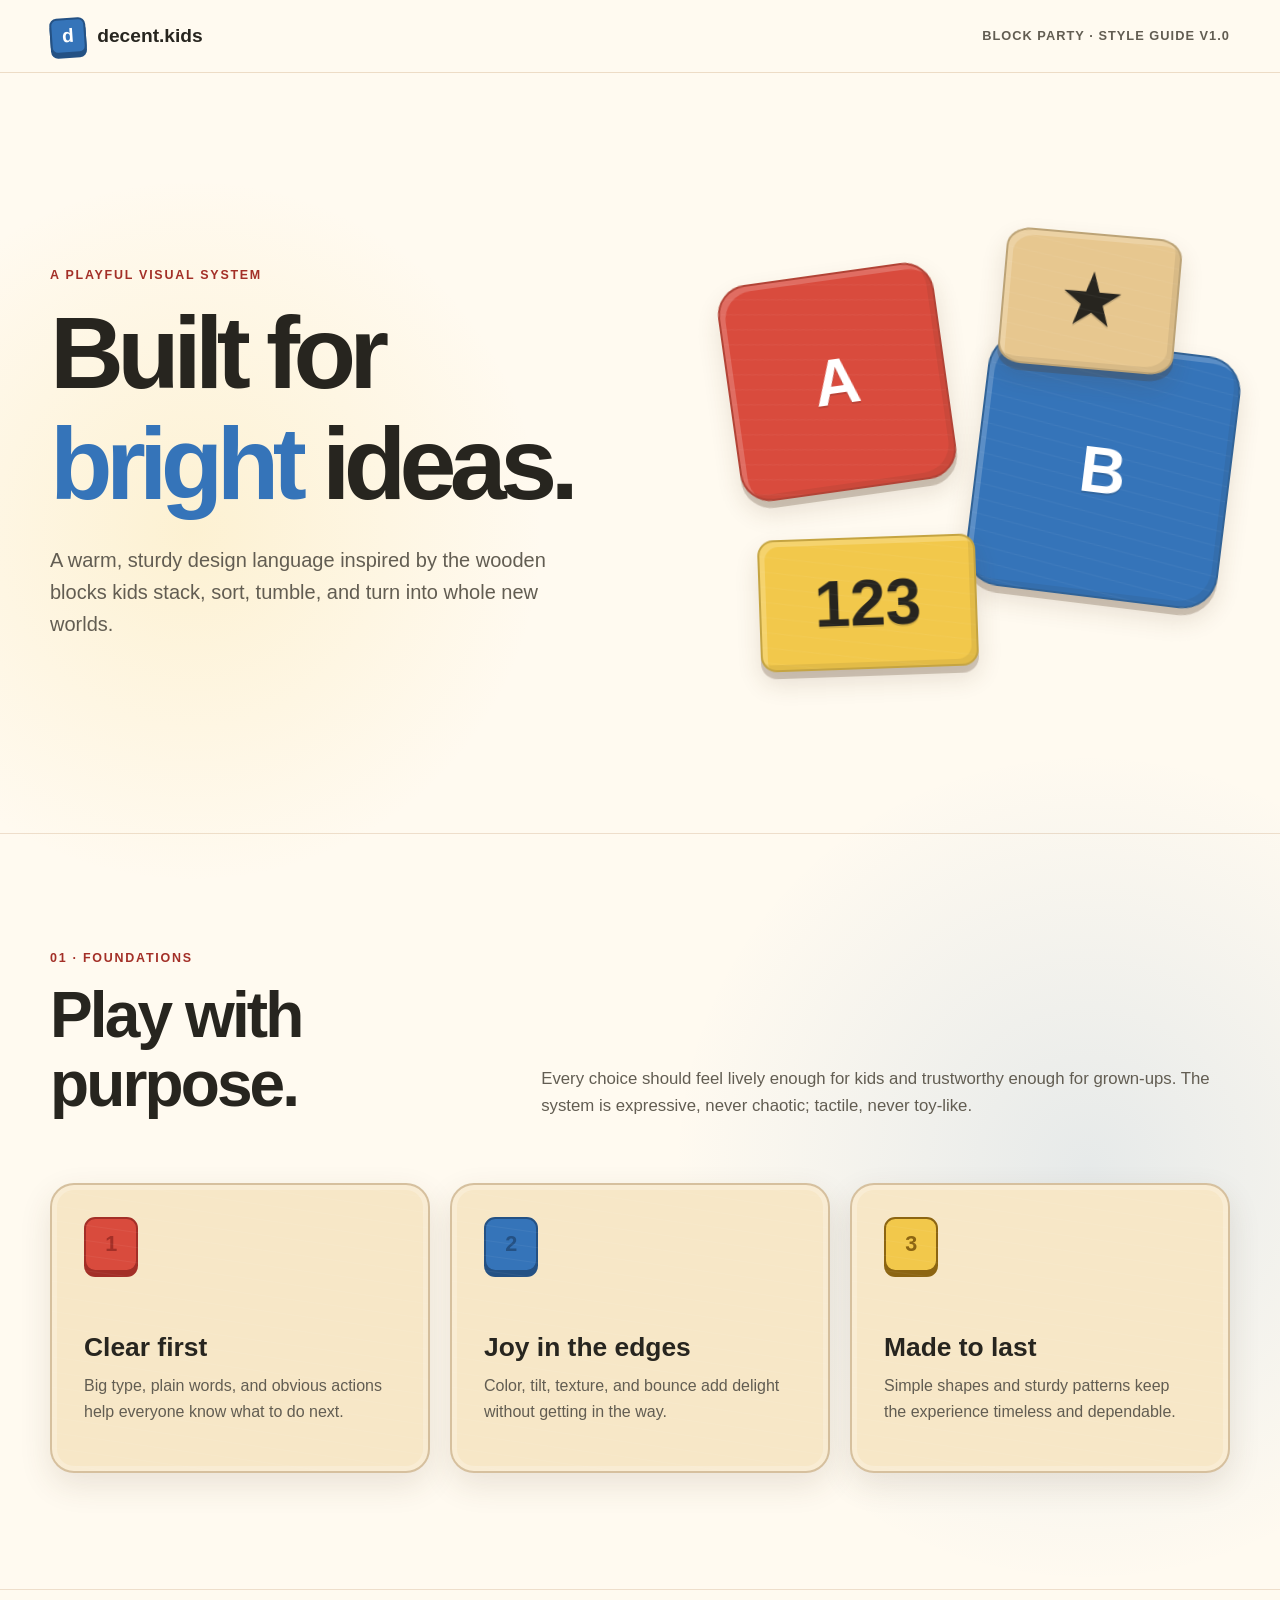
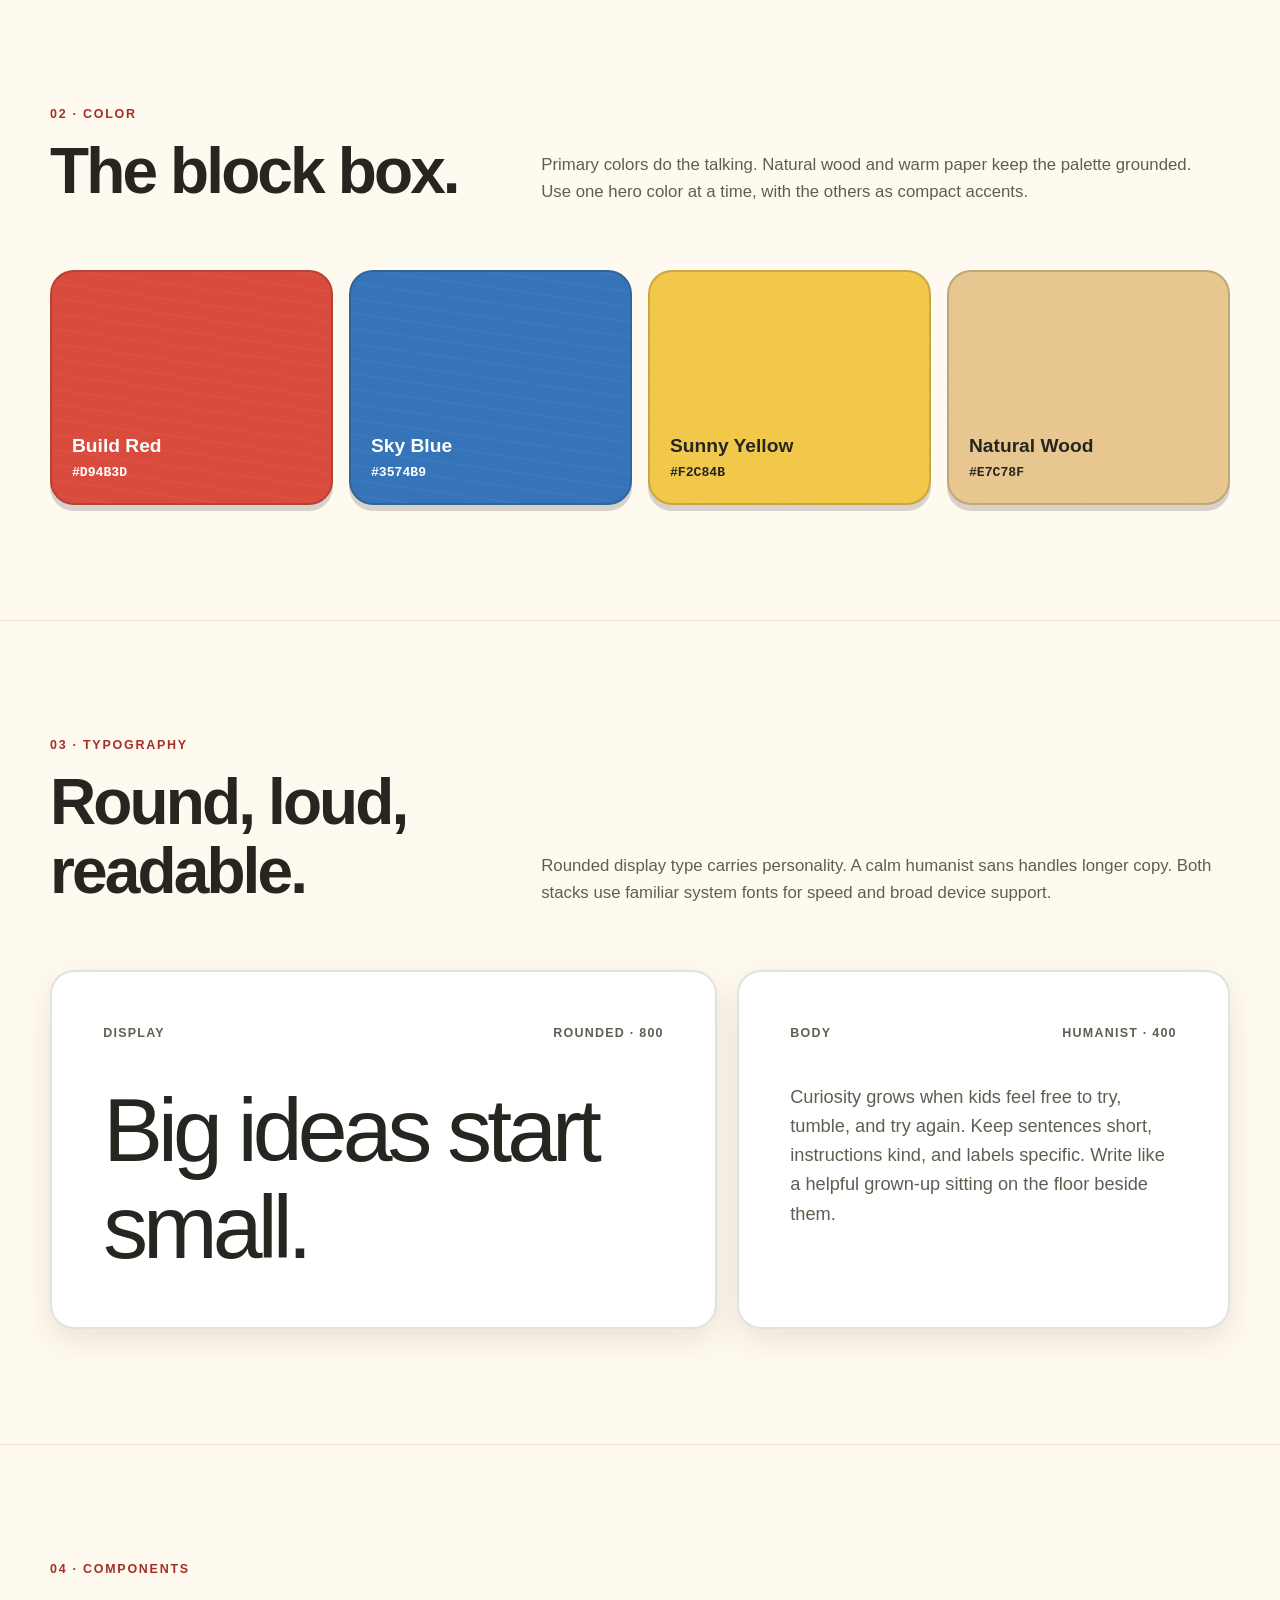
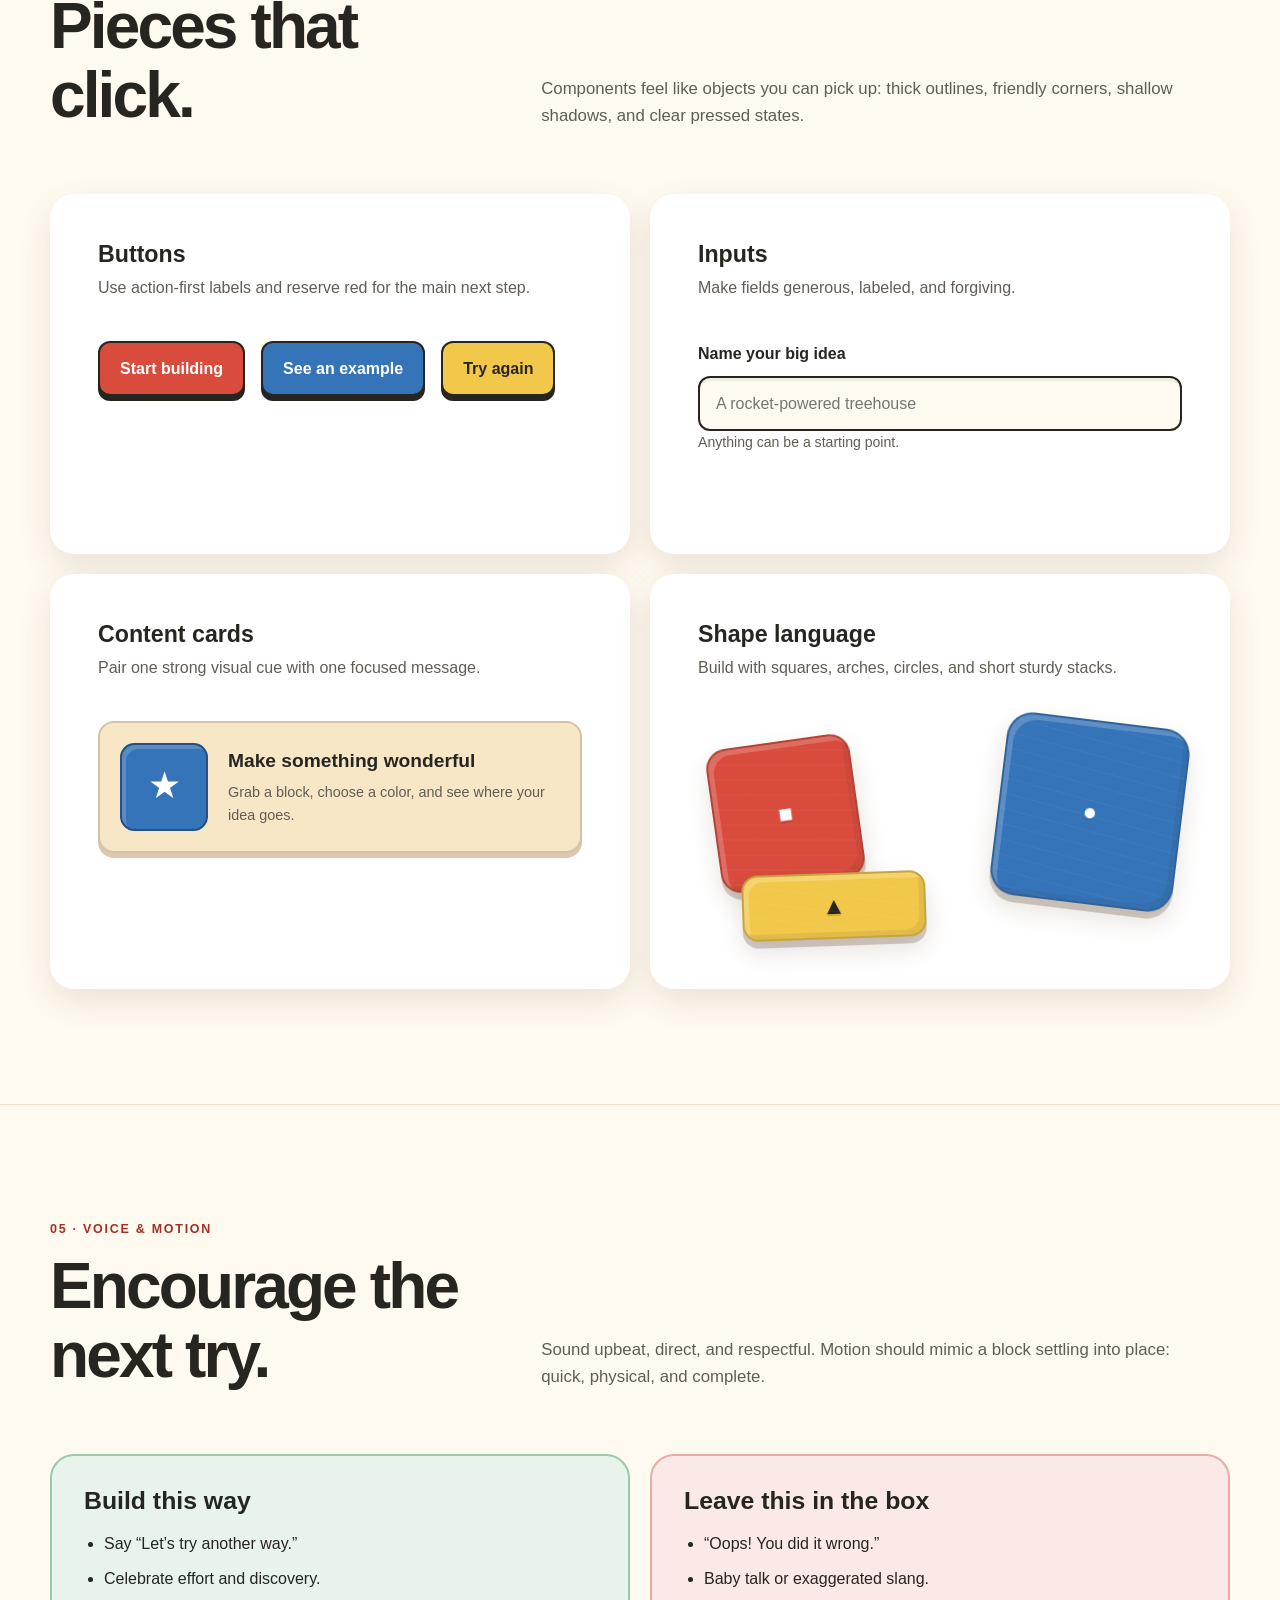
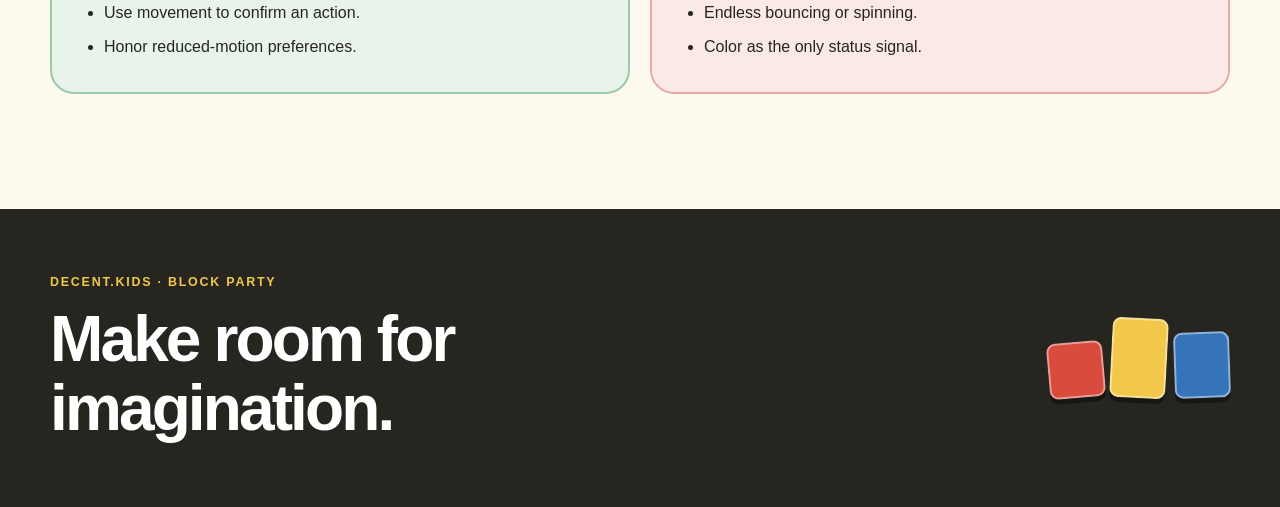
==== kids-style-guide/index.html @ 151fec7a "Add kids block style guide" ====
<!doctype html>
<html lang="en">
  <head>
    <meta charset="utf-8" />
    <meta name="viewport" content="width=device-width, initial-scale=1" />
    <meta
      name="description"
      content="A playful design system for decent.kids, inspired by primary-colored wooden blocks."
    />
    <meta name="theme-color" content="#f7edda" />
    <title>decent.kids — Block Party Style Guide</title>
    <style>
      :root {
        color-scheme: light;
        --ink: #27251f;
        --ink-soft: #625d52;
        --paper: #fffaf0;
        --wood: #e7c78f;
        --wood-light: #f7e7c7;
        --wood-dark: #b6844d;
        --red: #d94b3d;
        --red-dark: #a32f27;
        --blue: #3574b9;
        --blue-dark: #245184;
        --yellow: #f2c84b;
        --yellow-dark: #b78612;
        --green: #4f8f62;
        --white: #ffffff;
        --radius-sm: 0.6rem;
        --radius-md: 1rem;
        --radius-lg: 1.5rem;
        --shadow-block: 0 7px 0 rgb(82 56 31 / 0.24), 0 12px 24px rgb(82 56 31 / 0.14);
        --shadow-soft: 0 12px 32px rgb(82 56 31 / 0.12);
        --font-display: "Arial Rounded MT Bold", "Nunito", "Trebuchet MS", sans-serif;
        --font-body: "Avenir Next", Avenir, "Segoe UI", sans-serif;
      }

      * {
        box-sizing: border-box;
      }

      html {
        scroll-behavior: smooth;
      }

      body {
        min-width: 320px;
        margin: 0;
        background:
          radial-gradient(circle at 15% 10%, rgb(242 200 75 / 0.18), transparent 22rem),
          radial-gradient(circle at 85% 22%, rgb(53 116 185 / 0.12), transparent 26rem),
          var(--paper);
        color: var(--ink);
        font-family: var(--font-body);
        font-size: 1rem;
        line-height: 1.6;
      }

      a {
        color: inherit;
      }

      img {
        max-width: 100%;
      }

      button,
      input {
        font: inherit;
      }

      .skip-link {
        position: fixed;
        top: 0.75rem;
        left: 0.75rem;
        z-index: 100;
        padding: 0.65rem 1rem;
        border-radius: var(--radius-sm);
        background: var(--ink);
        color: var(--white);
        transform: translateY(-180%);
      }

      .skip-link:focus {
        transform: translateY(0);
      }

      .shell {
        width: min(1180px, calc(100% - 2rem));
        margin-inline: auto;
      }

      .site-header {
        position: sticky;
        top: 0;
        z-index: 50;
        border-bottom: 1px solid rgb(182 132 77 / 0.25);
        background: rgb(255 250 240 / 0.9);
        backdrop-filter: blur(14px);
      }

      .header-inner {
        display: flex;
        align-items: center;
        justify-content: space-between;
        min-height: 72px;
        gap: 1rem;
      }

      .brand {
        display: inline-flex;
        align-items: center;
        gap: 0.7rem;
        font-family: var(--font-display);
        font-size: 1.2rem;
        font-weight: 800;
        text-decoration: none;
      }

      .brand-mark {
        display: grid;
        width: 2.25rem;
        height: 2.25rem;
        place-items: center;
        border: 2px solid var(--blue-dark);
        border-radius: 0.45rem;
        background: var(--blue);
        box-shadow: 0 4px 0 var(--blue-dark);
        color: var(--white);
        font-family: var(--font-display);
        line-height: 1;
        transform: rotate(-4deg);
      }

      .eyebrow {
        margin: 0 0 0.75rem;
        color: var(--red-dark);
        font-family: var(--font-display);
        font-size: 0.78rem;
        font-weight: 800;
        letter-spacing: 0.14em;
        text-transform: uppercase;
      }

      .header-note {
        margin: 0;
        color: var(--ink-soft);
        font-size: 0.8rem;
        font-weight: 700;
        letter-spacing: 0.08em;
        text-transform: uppercase;
      }

      .hero {
        display: grid;
        grid-template-columns: 1.05fr 0.95fr;
        align-items: center;
        gap: clamp(2rem, 7vw, 7rem);
        min-height: min(760px, calc(100svh - 72px));
        padding-block: clamp(4rem, 9vw, 8rem);
      }

      h1,
      h2,
      h3,
      .display-type {
        font-family: var(--font-display);
        line-height: 1.08;
      }

      h1 {
        max-width: 12ch;
        margin: 0;
        font-size: clamp(3.4rem, 8vw, 7.4rem);
        letter-spacing: -0.065em;
      }

      h1 span {
        color: var(--blue);
      }

      .hero-copy {
        max-width: 33rem;
      }

      .hero-copy > p:not(.eyebrow) {
        max-width: 33rem;
        margin: 1.5rem 0 0;
        color: var(--ink-soft);
        font-size: clamp(1.05rem, 2vw, 1.25rem);
      }

      .block-scene {
        position: relative;
        min-height: 440px;
        perspective: 900px;
      }

      .block {
        position: absolute;
        display: grid;
        place-items: center;
        border: 2px solid rgb(39 37 31 / 0.22);
        border-radius: 14%;
        box-shadow: var(--shadow-block), inset 5px 5px 0 rgb(255 255 255 / 0.19), inset -5px -5px 0 rgb(39 37 31 / 0.08);
        color: var(--white);
        font-family: var(--font-display);
        font-size: clamp(2rem, 5vw, 4rem);
        font-weight: 900;
        line-height: 1;
        text-shadow: 0 2px 0 rgb(39 37 31 / 0.16);
      }

      .block::after,
      .wood-panel::after,
      .swatch::after {
        position: absolute;
        inset: 0;
        border-radius: inherit;
        background: repeating-linear-gradient(8deg, transparent 0 7px, rgb(255 255 255 / 0.05) 8px, transparent 9px 15px);
        content: "";
        pointer-events: none;
      }

      .block-red {
        top: 9%;
        left: 3%;
        width: 42%;
        aspect-ratio: 1;
        background: var(--red);
        transform: rotate(-8deg);
      }

      .block-blue {
        right: 0;
        bottom: 17%;
        width: 49%;
        aspect-ratio: 1;
        background: var(--blue);
        transform: rotate(7deg);
      }

      .block-yellow {
        bottom: 1%;
        left: 9%;
        width: 42%;
        height: 30%;
        border-radius: 1rem;
        background: var(--yellow);
        color: var(--ink);
        transform: rotate(-2deg);
      }

      .block-wood {
        top: 0;
        right: 10%;
        width: 34%;
        height: 31%;
        background: var(--wood);
        color: var(--ink);
        transform: rotate(5deg);
      }

      .section {
        padding-block: clamp(4.5rem, 9vw, 8rem);
        border-top: 1px solid rgb(182 132 77 / 0.23);
      }

      .section-header {
        display: grid;
        grid-template-columns: minmax(0, 0.8fr) minmax(280px, 1.2fr);
        gap: 2rem;
        align-items: end;
        margin-bottom: clamp(2.5rem, 5vw, 4.5rem);
      }

      h2 {
        margin: 0;
        font-size: clamp(2.4rem, 5vw, 4.7rem);
        letter-spacing: -0.045em;
      }

      .section-header > p {
        max-width: 42rem;
        margin: 0;
        color: var(--ink-soft);
        font-size: 1.05rem;
      }

      .principles {
        display: grid;
        grid-template-columns: repeat(3, 1fr);
        gap: 1.25rem;
      }

      .wood-panel {
        position: relative;
        overflow: hidden;
        min-height: 290px;
        padding: 2rem;
        border: 2px solid rgb(116 75 38 / 0.25);
        border-radius: var(--radius-lg);
        background: var(--wood-light);
        box-shadow: var(--shadow-soft), inset 0 0 0 5px rgb(255 255 255 / 0.22);
      }

      .number-block {
        display: grid;
        width: 3.4rem;
        height: 3.4rem;
        margin-bottom: 3.8rem;
        place-items: center;
        border: 2px solid currentColor;
        border-radius: 0.7rem;
        font-family: var(--font-display);
        font-size: 1.35rem;
        font-weight: 900;
        box-shadow: 0 5px 0 currentColor;
      }

      .wood-panel:nth-child(1) .number-block { color: var(--red-dark); background: var(--red); }
      .wood-panel:nth-child(2) .number-block { color: var(--blue-dark); background: var(--blue); }
      .wood-panel:nth-child(3) .number-block { color: #8c6512; background: var(--yellow); }

      .wood-panel h3 {
        position: relative;
        z-index: 1;
        margin: 0 0 0.75rem;
        font-size: 1.65rem;
      }

      .wood-panel p {
        position: relative;
        z-index: 1;
        margin: 0;
        color: var(--ink-soft);
      }

      .swatch-grid {
        display: grid;
        grid-template-columns: repeat(4, 1fr);
        gap: 1rem;
      }

      .swatch {
        position: relative;
        display: flex;
        min-height: 235px;
        flex-direction: column;
        justify-content: flex-end;
        overflow: hidden;
        padding: 1.25rem;
        border: 2px solid rgb(39 37 31 / 0.2);
        border-radius: var(--radius-lg);
        box-shadow: 0 6px 0 rgb(39 37 31 / 0.18);
      }

      .swatch strong,
      .swatch code {
        position: relative;
        z-index: 1;
      }

      .swatch strong {
        font-family: var(--font-display);
        font-size: 1.2rem;
      }

      .swatch code {
        font-size: 0.82rem;
        font-weight: 700;
      }

      .swatch-red { background: var(--red); color: var(--white); }
      .swatch-blue { background: var(--blue); color: var(--white); }
      .swatch-yellow { background: var(--yellow); }
      .swatch-wood { background: var(--wood); }

      .type-stage {
        display: grid;
        grid-template-columns: 1.15fr 0.85fr;
        gap: 1.25rem;
      }

      .type-card {
        padding: clamp(1.6rem, 4vw, 3.2rem);
        border: 2px solid rgb(39 37 31 / 0.13);
        border-radius: var(--radius-lg);
        background: var(--white);
        box-shadow: var(--shadow-soft);
      }

      .type-label {
        display: flex;
        justify-content: space-between;
        gap: 1rem;
        margin-bottom: 2.4rem;
        color: var(--ink-soft);
        font-size: 0.78rem;
        font-weight: 800;
        letter-spacing: 0.1em;
        text-transform: uppercase;
      }

      .display-type {
        margin: 0;
        font-size: clamp(3rem, 7vw, 6.4rem);
        letter-spacing: -0.055em;
      }

      .body-type {
        max-width: 38rem;
        margin: 0;
        color: var(--ink-soft);
        font-size: 1.14rem;
      }

      .component-stage {
        display: grid;
        grid-template-columns: 1fr 1fr;
        gap: 1.25rem;
      }

      .demo-card {
        min-height: 360px;
        padding: clamp(1.5rem, 4vw, 3rem);
        border-radius: var(--radius-lg);
        background: var(--white);
        box-shadow: var(--shadow-soft);
      }

      .demo-card h3 {
        margin: 0 0 0.5rem;
        font-size: 1.45rem;
      }

      .demo-card > p {
        margin: 0 0 2.5rem;
        color: var(--ink-soft);
      }

      .button-row {
        display: flex;
        flex-wrap: wrap;
        gap: 1rem;
        align-items: center;
      }

      .button {
        display: inline-flex;
        min-height: 3.35rem;
        align-items: center;
        justify-content: center;
        padding: 0.8rem 1.25rem;
        border: 2px solid var(--ink);
        border-radius: 0.75rem;
        box-shadow: 0 5px 0 var(--ink);
        font-family: var(--font-display);
        font-weight: 900;
        text-decoration: none;
        transition: transform 140ms ease, box-shadow 140ms ease;
      }

      .button:hover {
        transform: translateY(-2px);
        box-shadow: 0 7px 0 var(--ink);
      }

      .button:active {
        transform: translateY(4px);
        box-shadow: 0 1px 0 var(--ink);
      }

      .button:focus-visible,
      .field:focus-visible,
      a:focus-visible {
        outline: 4px solid var(--yellow);
        outline-offset: 4px;
      }

      .button-primary { background: var(--red); color: var(--white); }
      .button-secondary { background: var(--blue); color: var(--white); }
      .button-sun { background: var(--yellow); color: var(--ink); }

      .field-label {
        display: block;
        margin-bottom: 0.6rem;
        font-family: var(--font-display);
        font-weight: 900;
      }

      .field {
        width: 100%;
        min-height: 3.45rem;
        padding: 0.75rem 1rem;
        border: 2px solid var(--ink);
        border-radius: 0.75rem;
        background: var(--paper);
        box-shadow: inset 0 3px 0 rgb(39 37 31 / 0.06);
        color: var(--ink);
      }

      .helper {
        margin: 0.6rem 0 0;
        color: var(--ink-soft);
        font-size: 0.88rem;
      }

      .card-sample {
        display: grid;
        grid-template-columns: 5.5rem 1fr;
        gap: 1.25rem;
        align-items: center;
        padding: 1.25rem;
        border: 2px solid rgb(39 37 31 / 0.18);
        border-radius: var(--radius-md);
        background: var(--wood-light);
        box-shadow: 0 5px 0 rgb(182 132 77 / 0.45);
      }

      .card-icon {
        display: grid;
        aspect-ratio: 1;
        place-items: center;
        border: 2px solid var(--blue-dark);
        border-radius: 0.9rem;
        background: var(--blue);
        color: white;
        font-family: var(--font-display);
        font-size: 2.3rem;
        box-shadow: inset 4px 4px 0 rgb(255 255 255 / 0.17);
      }

      .card-sample h4 {
        margin: 0 0 0.25rem;
        font-family: var(--font-display);
        font-size: 1.2rem;
      }

      .card-sample p {
        margin: 0;
        color: var(--ink-soft);
        font-size: 0.9rem;
      }

      .rules {
        display: grid;
        grid-template-columns: repeat(2, 1fr);
        gap: 1.25rem;
      }

      .rule-card {
        padding: 2rem;
        border-radius: var(--radius-lg);
      }

      .rule-card h3 {
        margin: 0 0 1rem;
        font-size: 1.55rem;
      }

      .rule-card ul {
        margin: 0;
        padding-left: 1.25rem;
      }

      .rule-card li + li {
        margin-top: 0.55rem;
      }

      .do {
        border: 2px solid #9dc9a9;
        background: #e8f4eb;
      }

      .avoid {
        border: 2px solid #e8aca6;
        background: #fae9e6;
      }

      .footer {
        overflow: hidden;
        padding-block: 4rem;
        background: var(--ink);
        color: var(--white);
      }

      .footer-inner {
        display: flex;
        align-items: center;
        justify-content: space-between;
        gap: 2rem;
      }

      .footer h2 {
        max-width: 14ch;
        font-size: clamp(2rem, 5vw, 4rem);
      }

      .mini-stack {
        display: flex;
        align-items: end;
        gap: 0.45rem;
      }

      .mini-block {
        display: block;
        width: 3.5rem;
        border: 2px solid rgb(255 255 255 / 0.45);
        border-radius: 0.55rem;
        box-shadow: 0 5px 0 rgb(0 0 0 / 0.4);
      }

      .mini-block:nth-child(1) { height: 3.5rem; background: var(--red); transform: rotate(-5deg); }
      .mini-block:nth-child(2) { height: 5rem; background: var(--yellow); transform: rotate(3deg); }
      .mini-block:nth-child(3) { height: 4.15rem; background: var(--blue); transform: rotate(-2deg); }

      @media (prefers-reduced-motion: no-preference) {
        .block {
          animation: settle 700ms cubic-bezier(0.2, 0.8, 0.2, 1) both;
        }

        .block-blue { animation-delay: 100ms; }
        .block-yellow { animation-delay: 180ms; }
        .block-wood { animation-delay: 260ms; }

        @keyframes settle {
          from { opacity: 0; translate: 0 -24px; }
          to { opacity: 1; translate: 0 0; }
        }
      }

      @media (max-width: 820px) {
        .hero,
        .section-header,
        .type-stage,
        .component-stage {
          grid-template-columns: 1fr;
        }

        .hero {
          min-height: auto;
        }

        .block-scene {
          min-height: 380px;
        }

        .principles {
          grid-template-columns: 1fr;
        }

        .wood-panel {
          min-height: 230px;
        }

        .number-block {
          margin-bottom: 2rem;
        }

        .swatch-grid {
          grid-template-columns: repeat(2, 1fr);
        }
      }

      @media (max-width: 540px) {
        .header-note {
          display: none;
        }

        .shell {
          width: min(100% - 1.25rem, 1180px);
        }

        .block-scene {
          min-height: 320px;
        }

        .swatch-grid,
        .rules {
          grid-template-columns: 1fr;
        }

        .swatch {
          min-height: 170px;
        }

        .card-sample {
          grid-template-columns: 1fr;
        }

        .card-icon {
          width: 5rem;
        }

        .footer-inner {
          align-items: flex-start;
          flex-direction: column;
        }
      }
    </style>
  </head>
  <body>
    <a class="skip-link" href="#main">Skip to the style guide</a>

    <header class="site-header">
      <div class="shell header-inner">
        <a class="brand" href="../" aria-label="Back to decent.kids">
          <span class="brand-mark" aria-hidden="true">d</span>
          <span>decent.kids</span>
        </a>
        <p class="header-note">Block Party · Style Guide v1.0</p>
      </div>
    </header>

    <main id="main">
      <section class="shell hero" aria-labelledby="hero-title">
        <div class="hero-copy">
          <p class="eyebrow">A playful visual system</p>
          <h1 id="hero-title">Built for <span>bright</span> ideas.</h1>
          <p>
            A warm, sturdy design language inspired by the wooden blocks kids stack,
            sort, tumble, and turn into whole new worlds.
          </p>
        </div>
        <div class="block-scene" aria-label="A stack of red, blue, yellow, and natural wood blocks">
          <div class="block block-red" aria-hidden="true">A</div>
          <div class="block block-blue" aria-hidden="true">B</div>
          <div class="block block-yellow" aria-hidden="true">123</div>
          <div class="block block-wood" aria-hidden="true">★</div>
        </div>
      </section>

      <section class="section" aria-labelledby="principles-title">
        <div class="shell">
          <div class="section-header">
            <div>
              <p class="eyebrow">01 · Foundations</p>
              <h2 id="principles-title">Play with purpose.</h2>
            </div>
            <p>
              Every choice should feel lively enough for kids and trustworthy enough for
              grown-ups. The system is expressive, never chaotic; tactile, never toy-like.
            </p>
          </div>
          <div class="principles">
            <article class="wood-panel">
              <span class="number-block" aria-hidden="true">1</span>
              <h3>Clear first</h3>
              <p>Big type, plain words, and obvious actions help everyone know what to do next.</p>
            </article>
            <article class="wood-panel">
              <span class="number-block" aria-hidden="true">2</span>
              <h3>Joy in the edges</h3>
              <p>Color, tilt, texture, and bounce add delight without getting in the way.</p>
            </article>
            <article class="wood-panel">
              <span class="number-block" aria-hidden="true">3</span>
              <h3>Made to last</h3>
              <p>Simple shapes and sturdy patterns keep the experience timeless and dependable.</p>
            </article>
          </div>
        </div>
      </section>

      <section class="section" aria-labelledby="color-title">
        <div class="shell">
          <div class="section-header">
            <div>
              <p class="eyebrow">02 · Color</p>
              <h2 id="color-title">The block box.</h2>
            </div>
            <p>
              Primary colors do the talking. Natural wood and warm paper keep the palette grounded.
              Use one hero color at a time, with the others as compact accents.
            </p>
          </div>
          <div class="swatch-grid" aria-label="Core color palette">
            <div class="swatch swatch-red"><strong>Build Red</strong><code>#D94B3D</code></div>
            <div class="swatch swatch-blue"><strong>Sky Blue</strong><code>#3574B9</code></div>
            <div class="swatch swatch-yellow"><strong>Sunny Yellow</strong><code>#F2C84B</code></div>
            <div class="swatch swatch-wood"><strong>Natural Wood</strong><code>#E7C78F</code></div>
          </div>
        </div>
      </section>

      <section class="section" aria-labelledby="type-title">
        <div class="shell">
          <div class="section-header">
            <div>
              <p class="eyebrow">03 · Typography</p>
              <h2 id="type-title">Round, loud, readable.</h2>
            </div>
            <p>
              Rounded display type carries personality. A calm humanist sans handles longer copy.
              Both stacks use familiar system fonts for speed and broad device support.
            </p>
          </div>
          <div class="type-stage">
            <article class="type-card">
              <div class="type-label"><span>Display</span><span>Rounded · 800</span></div>
              <p class="display-type">Big ideas start small.</p>
            </article>
            <article class="type-card">
              <div class="type-label"><span>Body</span><span>Humanist · 400</span></div>
              <p class="body-type">
                Curiosity grows when kids feel free to try, tumble, and try again. Keep sentences
                short, instructions kind, and labels specific. Write like a helpful grown-up sitting
                on the floor beside them.
              </p>
            </article>
          </div>
        </div>
      </section>

      <section class="section" aria-labelledby="components-title">
        <div class="shell">
          <div class="section-header">
            <div>
              <p class="eyebrow">04 · Components</p>
              <h2 id="components-title">Pieces that click.</h2>
            </div>
            <p>
              Components feel like objects you can pick up: thick outlines, friendly corners,
              shallow shadows, and clear pressed states.
            </p>
          </div>
          <div class="component-stage">
            <article class="demo-card">
              <h3>Buttons</h3>
              <p>Use action-first labels and reserve red for the main next step.</p>
              <div class="button-row">
                <a class="button button-primary" href="#components-title">Start building</a>
                <a class="button button-secondary" href="#components-title">See an example</a>
                <a class="button button-sun" href="#components-title">Try again</a>
              </div>
            </article>
            <article class="demo-card">
              <h3>Inputs</h3>
              <p>Make fields generous, labeled, and forgiving.</p>
              <label class="field-label" for="idea">Name your big idea</label>
              <input class="field" id="idea" name="idea" placeholder="A rocket-powered treehouse" />
              <p class="helper">Anything can be a starting point.</p>
            </article>
            <article class="demo-card">
              <h3>Content cards</h3>
              <p>Pair one strong visual cue with one focused message.</p>
              <div class="card-sample">
                <div class="card-icon" aria-hidden="true">★</div>
                <div>
                  <h4>Make something wonderful</h4>
                  <p>Grab a block, choose a color, and see where your idea goes.</p>
                </div>
              </div>
            </article>
            <article class="demo-card">
              <h3>Shape language</h3>
              <p>Build with squares, arches, circles, and short sturdy stacks.</p>
              <div class="block-scene" style="min-height: 220px" aria-hidden="true">
                <div class="block block-red" style="width: 30%; font-size: 1.5rem">■</div>
                <div class="block block-blue" style="width: 38%; font-size: 1.5rem">●</div>
                <div class="block block-yellow" style="width: 38%; font-size: 1.5rem">▲</div>
              </div>
            </article>
          </div>
        </div>
      </section>

      <section class="section" aria-labelledby="voice-title">
        <div class="shell">
          <div class="section-header">
            <div>
              <p class="eyebrow">05 · Voice &amp; motion</p>
              <h2 id="voice-title">Encourage the next try.</h2>
            </div>
            <p>
              Sound upbeat, direct, and respectful. Motion should mimic a block settling into place:
              quick, physical, and complete.
            </p>
          </div>
          <div class="rules">
            <article class="rule-card do">
              <h3>Build this way</h3>
              <ul>
                <li>Say “Let’s try another way.”</li>
                <li>Celebrate effort and discovery.</li>
                <li>Use movement to confirm an action.</li>
                <li>Honor reduced-motion preferences.</li>
              </ul>
            </article>
            <article class="rule-card avoid">
              <h3>Leave this in the box</h3>
              <ul>
                <li>“Oops! You did it wrong.”</li>
                <li>Baby talk or exaggerated slang.</li>
                <li>Endless bouncing or spinning.</li>
                <li>Color as the only status signal.</li>
              </ul>
            </article>
          </div>
        </div>
      </section>
    </main>

    <footer class="footer">
      <div class="shell footer-inner">
        <div>
          <p class="eyebrow" style="color: var(--yellow)">decent.kids · Block Party</p>
          <h2>Make room for imagination.</h2>
        </div>
        <div class="mini-stack" aria-hidden="true">
          <span class="mini-block"></span>
          <span class="mini-block"></span>
          <span class="mini-block"></span>
        </div>
      </div>
    </footer>
  </body>
</html>
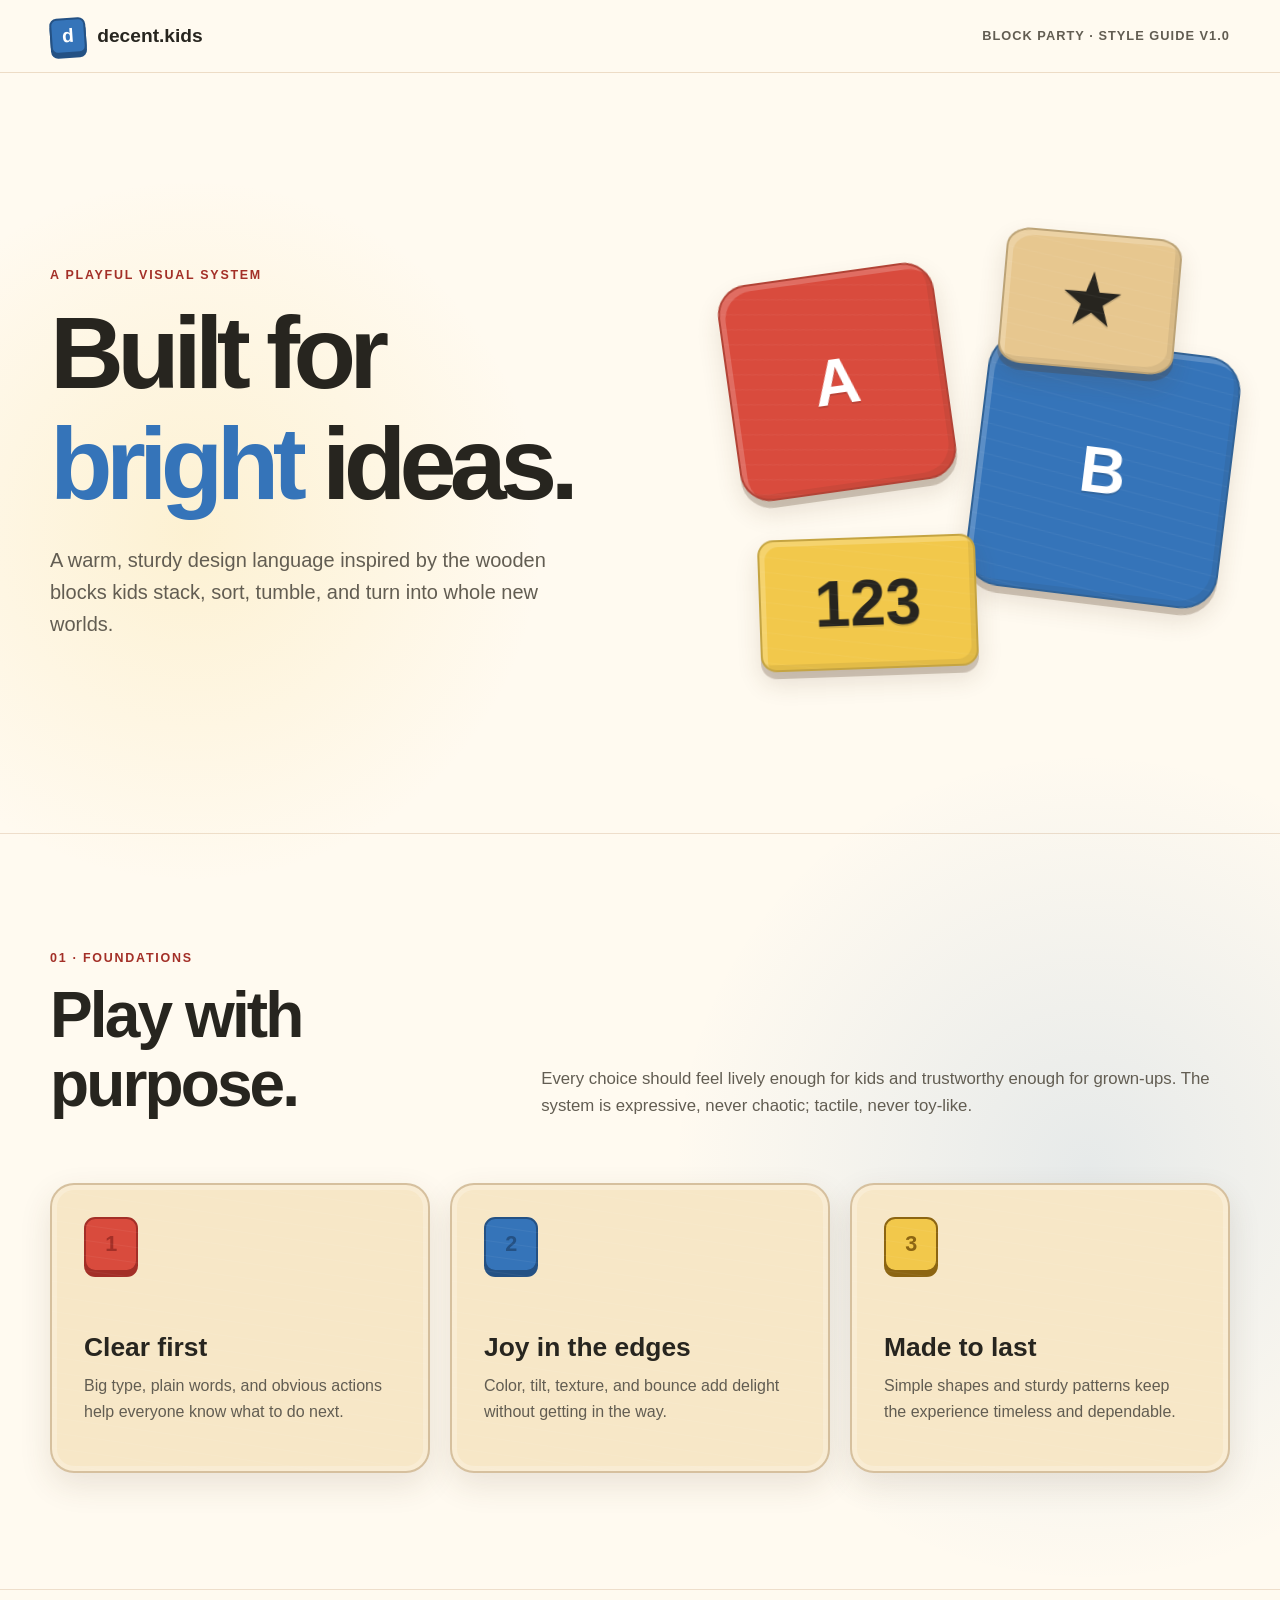
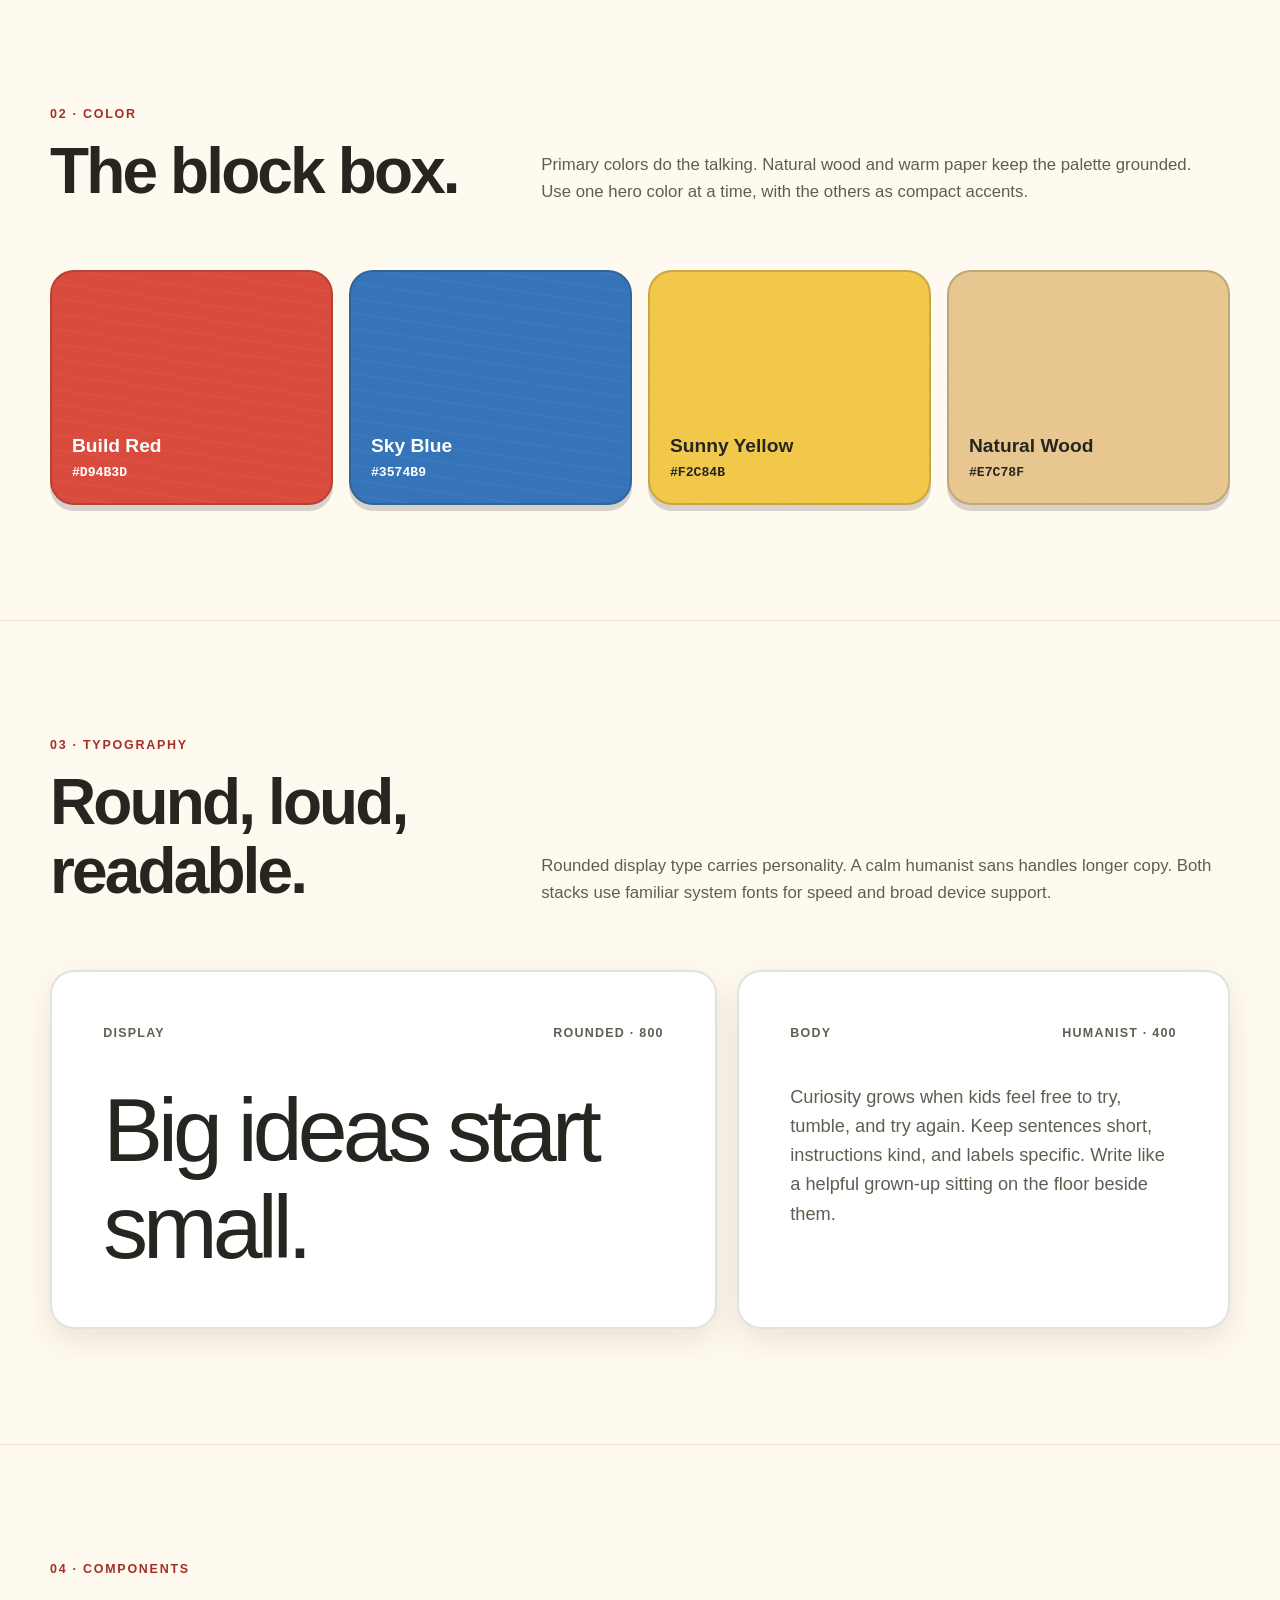
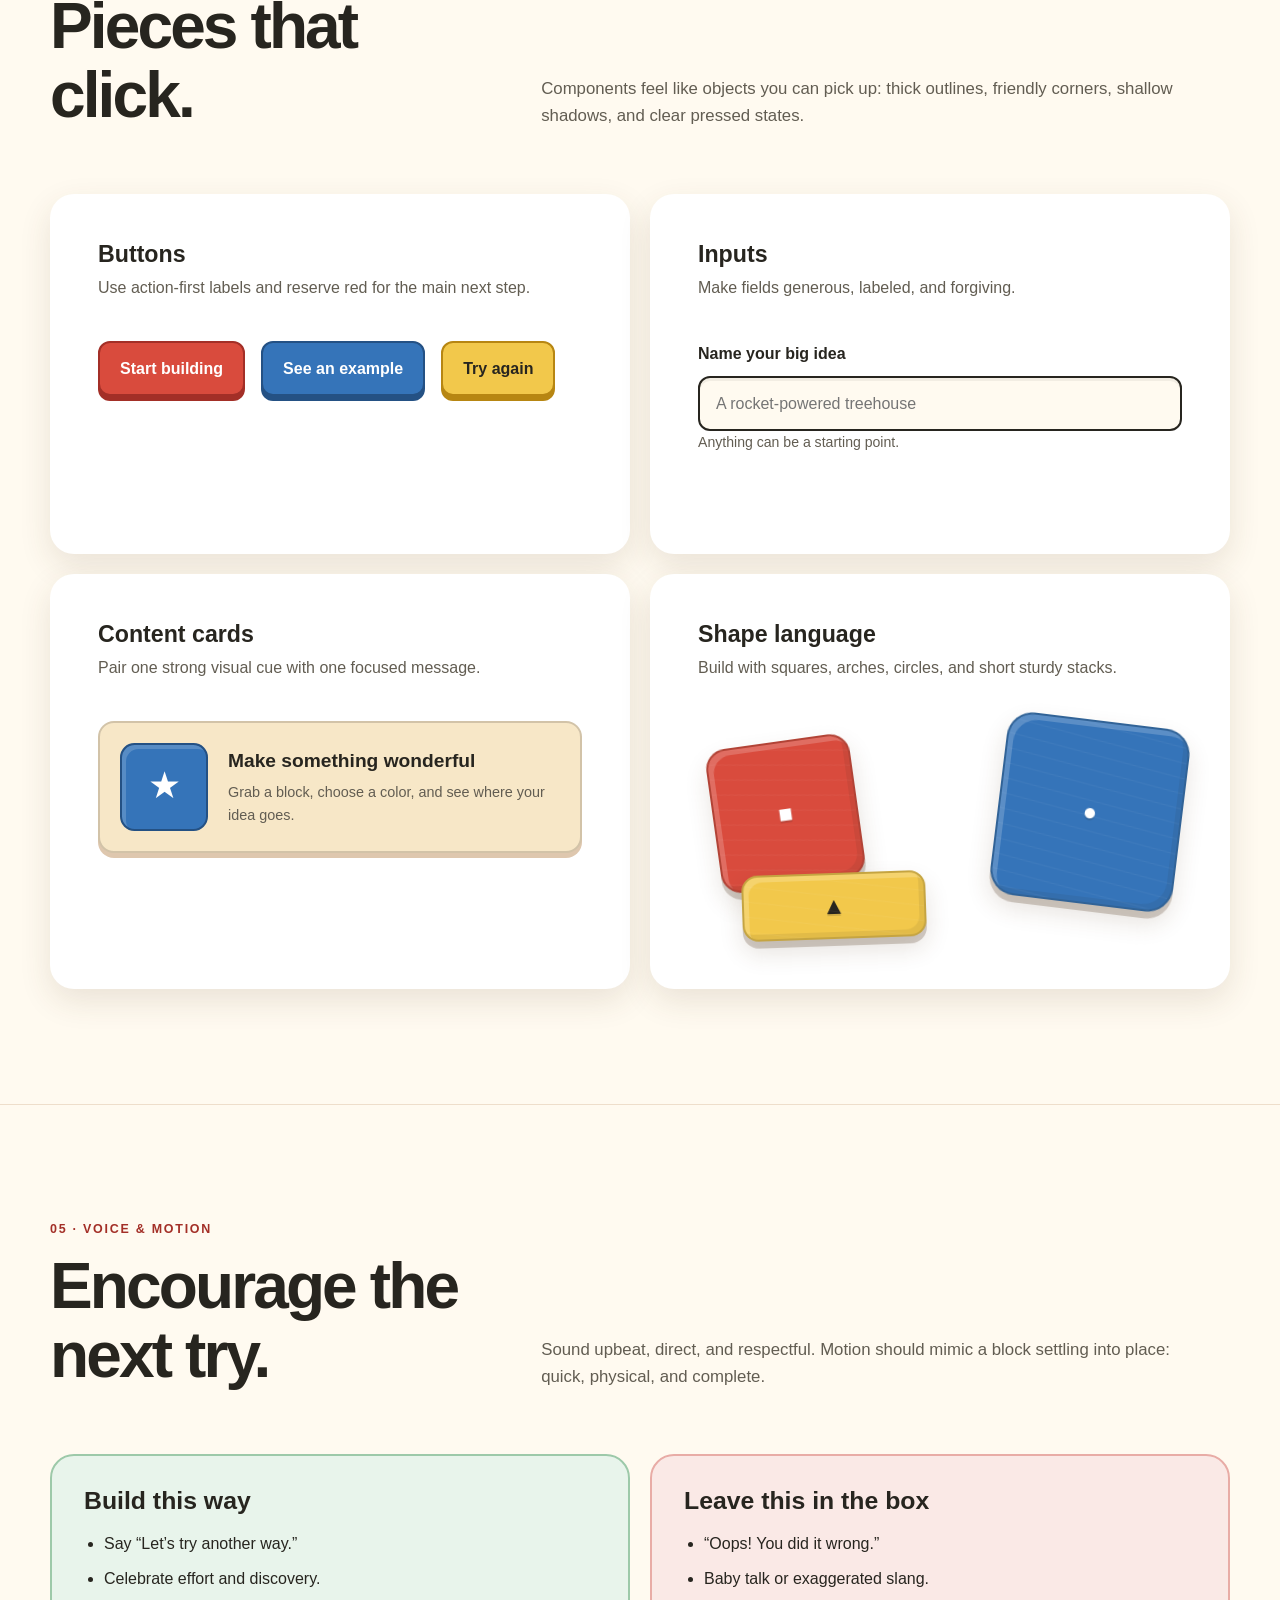
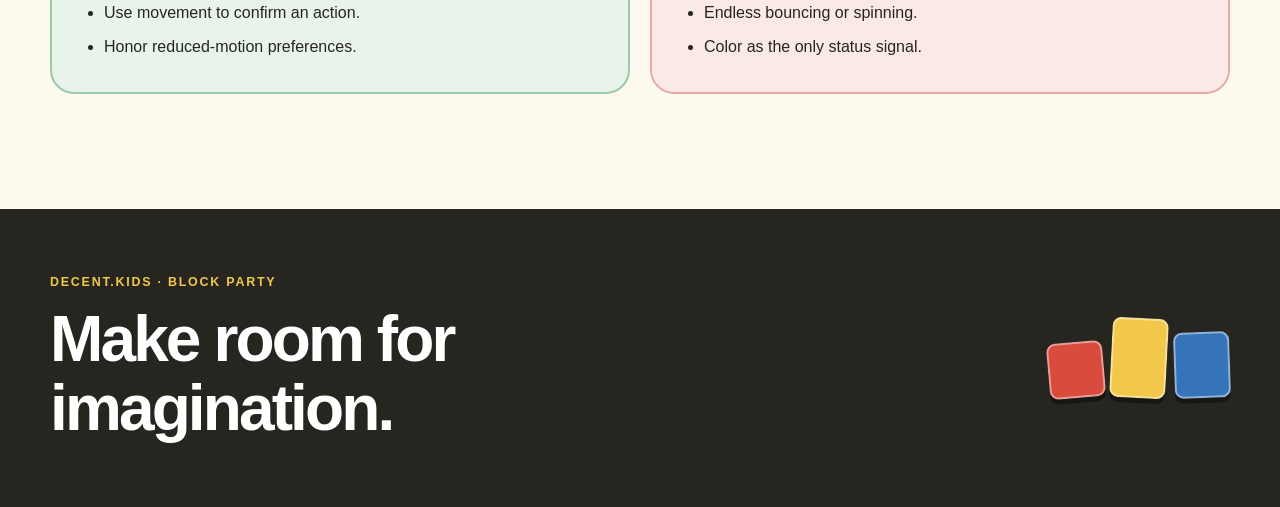
==== commit cded2402: "Tint button edges by variant" ====
--- a/kids-style-guide/index.html
+++ b/kids-style-guide/index.html
@@ -447,14 +447,15 @@
       }
 
       .button {
+        --button-edge: var(--ink);
         display: inline-flex;
         min-height: 3.35rem;
         align-items: center;
         justify-content: center;
         padding: 0.8rem 1.25rem;
-        border: 2px solid var(--ink);
+        border: 2px solid var(--button-edge);
         border-radius: 0.75rem;
-        box-shadow: 0 5px 0 var(--ink);
+        box-shadow: 0 5px 0 var(--button-edge);
         font-family: var(--font-display);
         font-weight: 900;
         text-decoration: none;
@@ -463,24 +464,28 @@
 
       .button:hover {
         transform: translateY(-2px);
-        box-shadow: 0 7px 0 var(--ink);
+        box-shadow: 0 7px 0 var(--button-edge);
       }
 
       .button:active {
         transform: translateY(4px);
-        box-shadow: 0 1px 0 var(--ink);
-      }
-
-      .button:focus-visible,
+        box-shadow: 0 1px 0 var(--button-edge);
+      }
+
+      .button:focus-visible {
+        outline: 4px solid var(--button-edge);
+        outline-offset: 4px;
+      }
+
       .field:focus-visible,
-      a:focus-visible {
+      a:not(.button):focus-visible {
         outline: 4px solid var(--yellow);
         outline-offset: 4px;
       }
 
-      .button-primary { background: var(--red); color: var(--white); }
-      .button-secondary { background: var(--blue); color: var(--white); }
-      .button-sun { background: var(--yellow); color: var(--ink); }
+      .button-primary { --button-edge: var(--red-dark); background: var(--red); color: var(--white); }
+      .button-secondary { --button-edge: var(--blue-dark); background: var(--blue); color: var(--white); }
+      .button-sun { --button-edge: var(--yellow-dark); background: var(--yellow); color: var(--ink); }
 
       .field-label {
         display: block;
